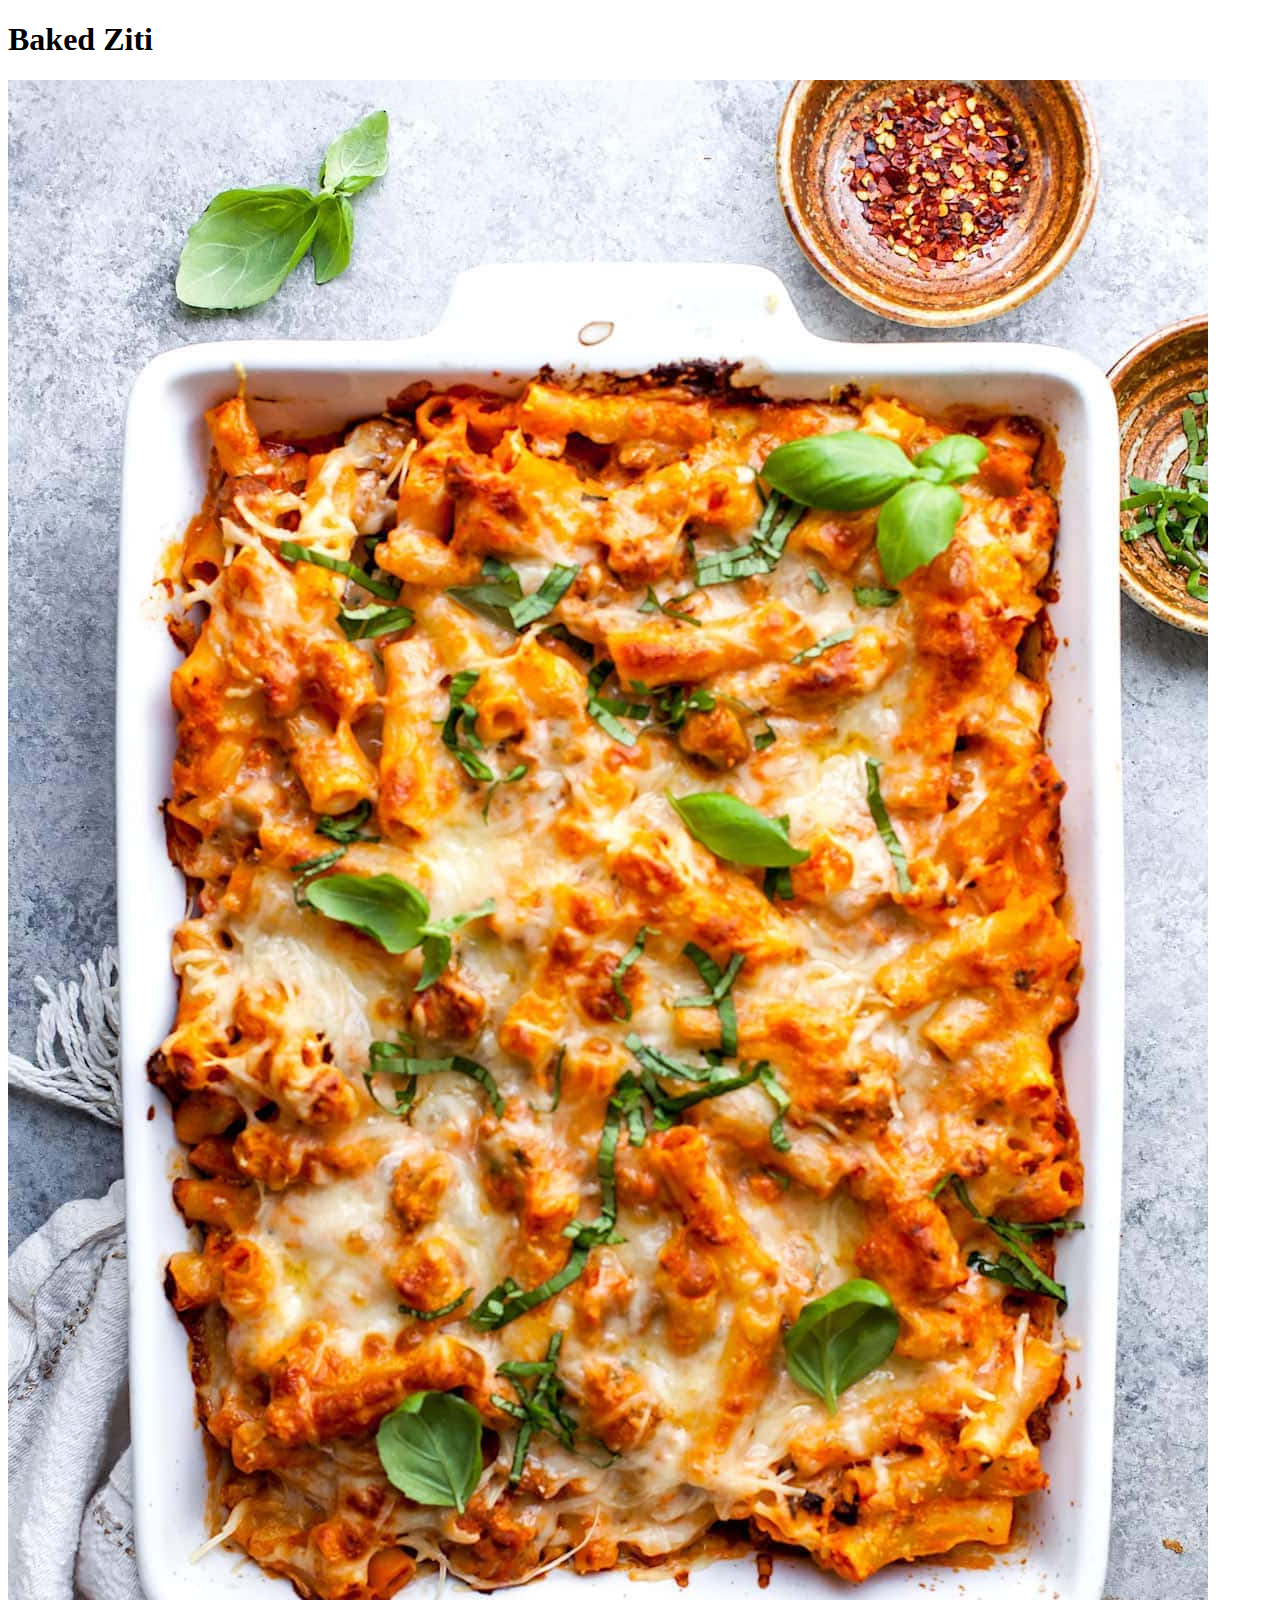
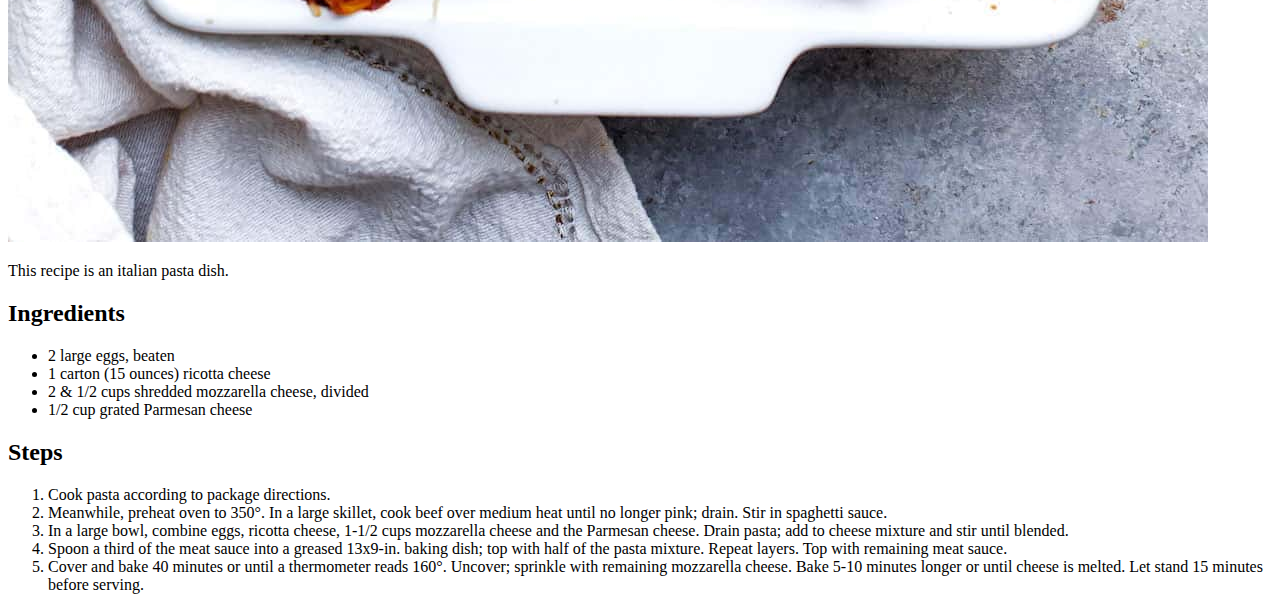
==== recipes/bakedziti.html @ f42afc9a "Add ingredients and steps" ====
<!DOCTYPE html>
<html>
    <head>
        <meta charset="utf-8">
        <title></title>
    </head>
    <body>
        <h1>Baked Ziti</h1>
        <img src="../img/bakedziti.jpg" alt="delicious baked ziti">

        <p> This recipe is an italian pasta dish. </p>

        <h2>Ingredients</h2>
        <ul>
            <li>2 large eggs, beaten</li>
            <li>1 carton (15 ounces) ricotta cheese</li>
            <li>2 & 1/2 cups shredded mozzarella cheese, divided</li>
            <li>1/2 cup grated Parmesan cheese</li>
        </ul>

        <h2>Steps</h2>
        <ol>
            <li>Cook pasta according to package directions.</li>
            <li>Meanwhile, preheat oven to 350°. In a large skillet, cook beef over medium heat until no longer pink; drain. Stir in spaghetti sauce.</li>
            <li>In a large bowl, combine eggs, ricotta cheese, 1-1/2 cups mozzarella cheese and the Parmesan cheese. Drain pasta; add to cheese mixture and stir until blended.</li>
            <li>Spoon a third of the meat sauce into a greased 13x9-in. baking dish; top with half of the pasta mixture. Repeat layers. Top with remaining meat sauce.</li>
            <li>Cover and bake 40 minutes or until a thermometer reads 160°. Uncover; sprinkle with remaining mozzarella cheese. Bake 5-10 minutes longer or until cheese is melted. Let stand 15 minutes before serving.</li>

    </body>
</html>
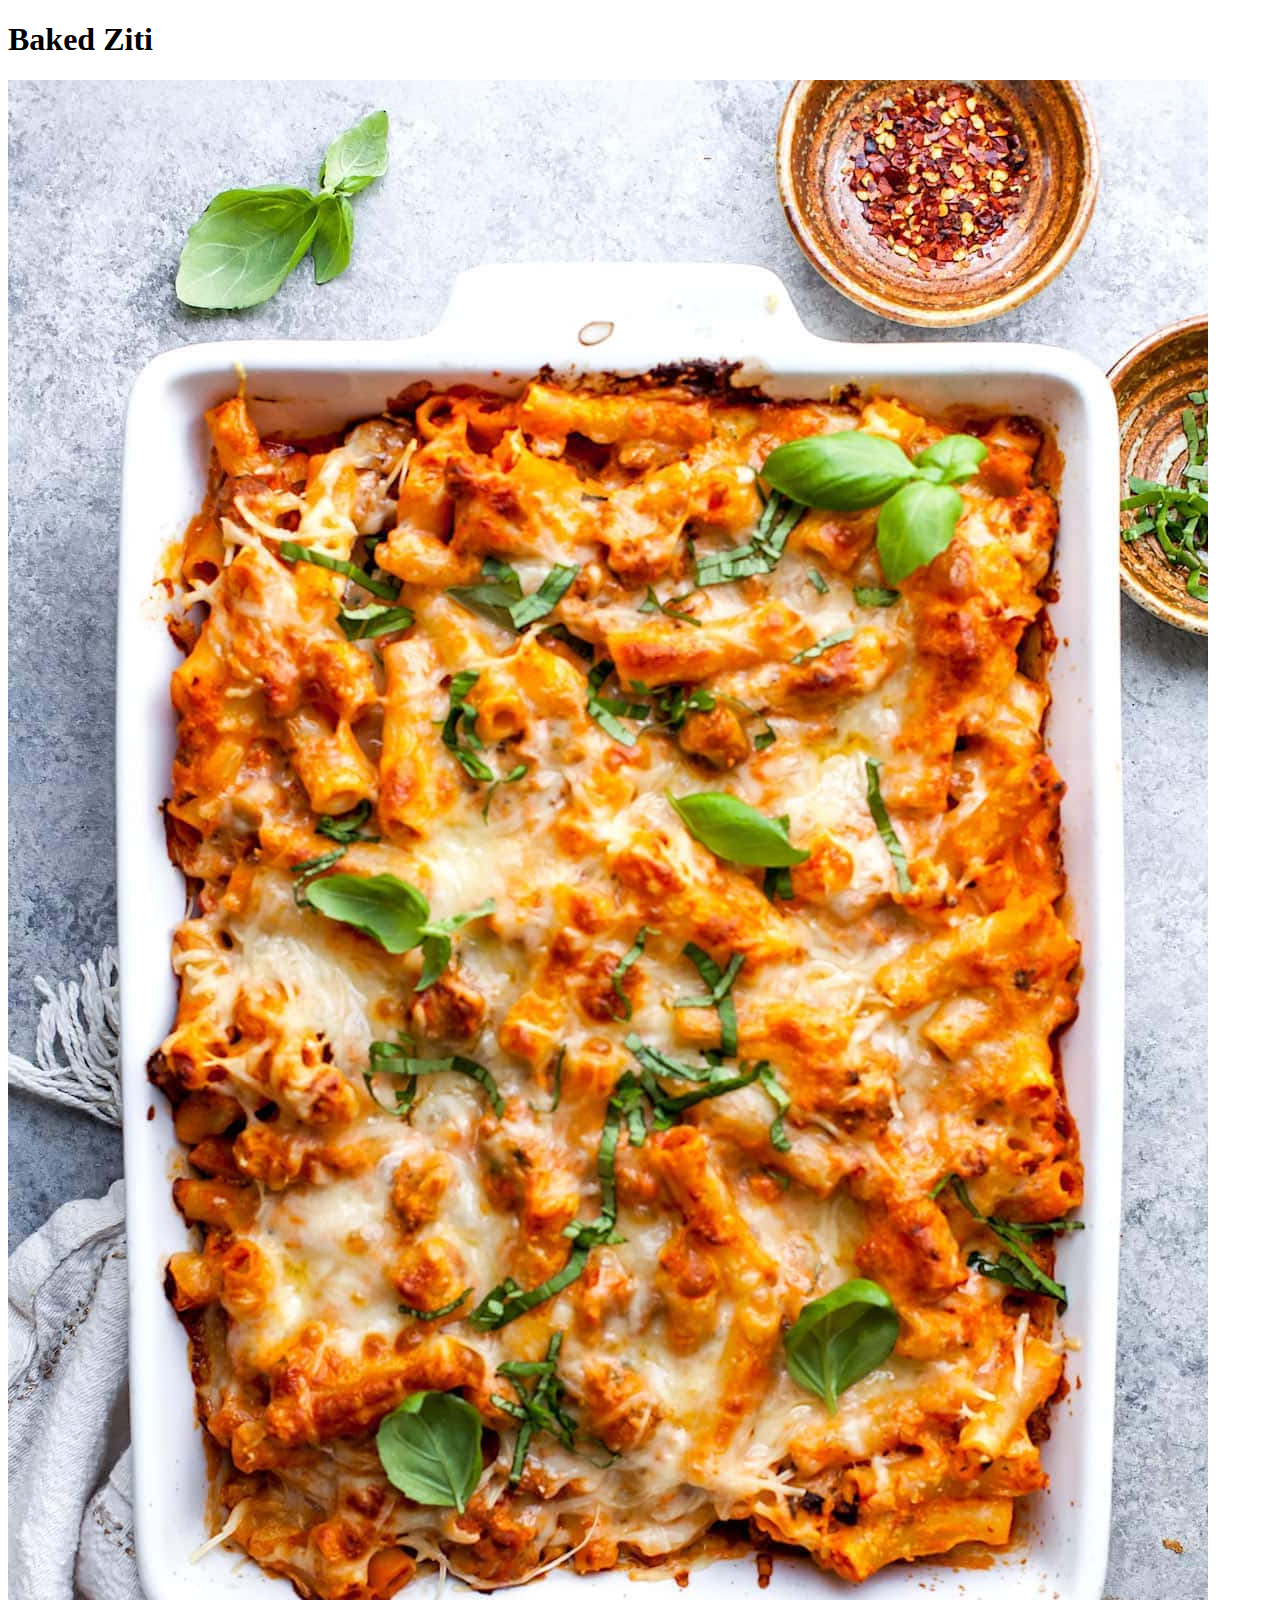
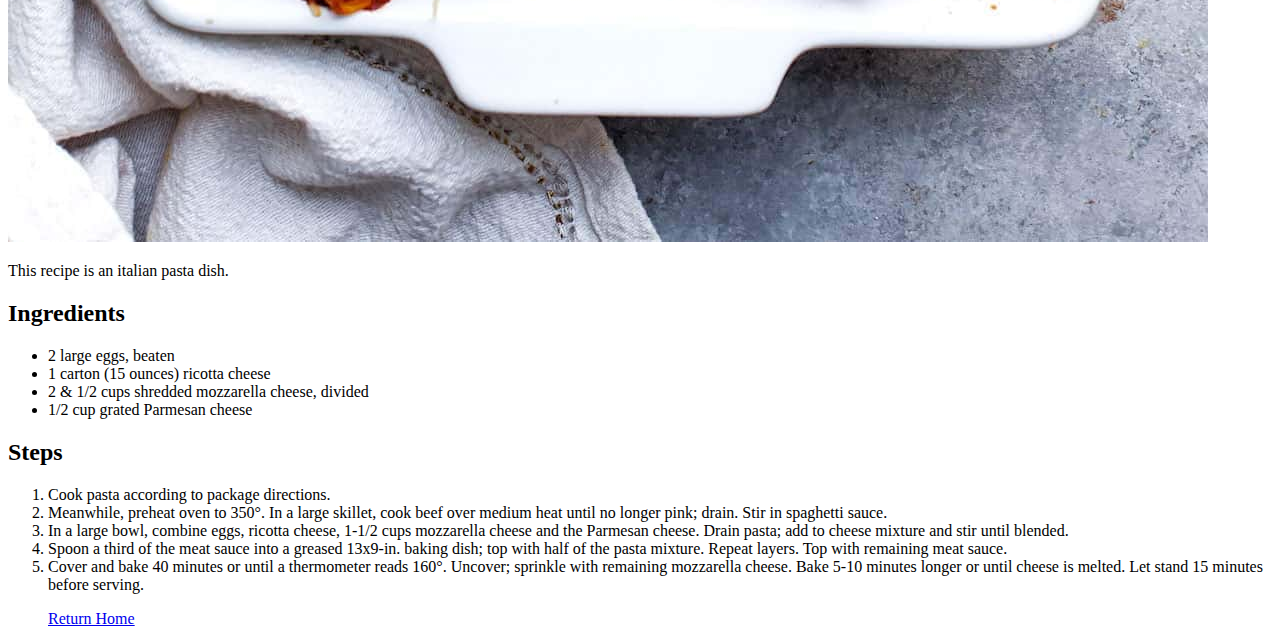
==== commit baa33d30: "Add remy pic & 'return to home' link @ bottom of pages" ====
--- a/recipes/bakedziti.html
+++ b/recipes/bakedziti.html
@@ -2,7 +2,7 @@
 <html>
     <head>
         <meta charset="utf-8">
-        <title></title>
+        <title>Baked Ziti</title>
     </head>
     <body>
         <h1>Baked Ziti</h1>
@@ -26,5 +26,7 @@
             <li>Spoon a third of the meat sauce into a greased 13x9-in. baking dish; top with half of the pasta mixture. Repeat layers. Top with remaining meat sauce.</li>
             <li>Cover and bake 40 minutes or until a thermometer reads 160°. Uncover; sprinkle with remaining mozzarella cheese. Bake 5-10 minutes longer or until cheese is melted. Let stand 15 minutes before serving.</li>
 
+            <p><a href="../index.html"> Return Home</a></p>
+
     </body>
 </html>
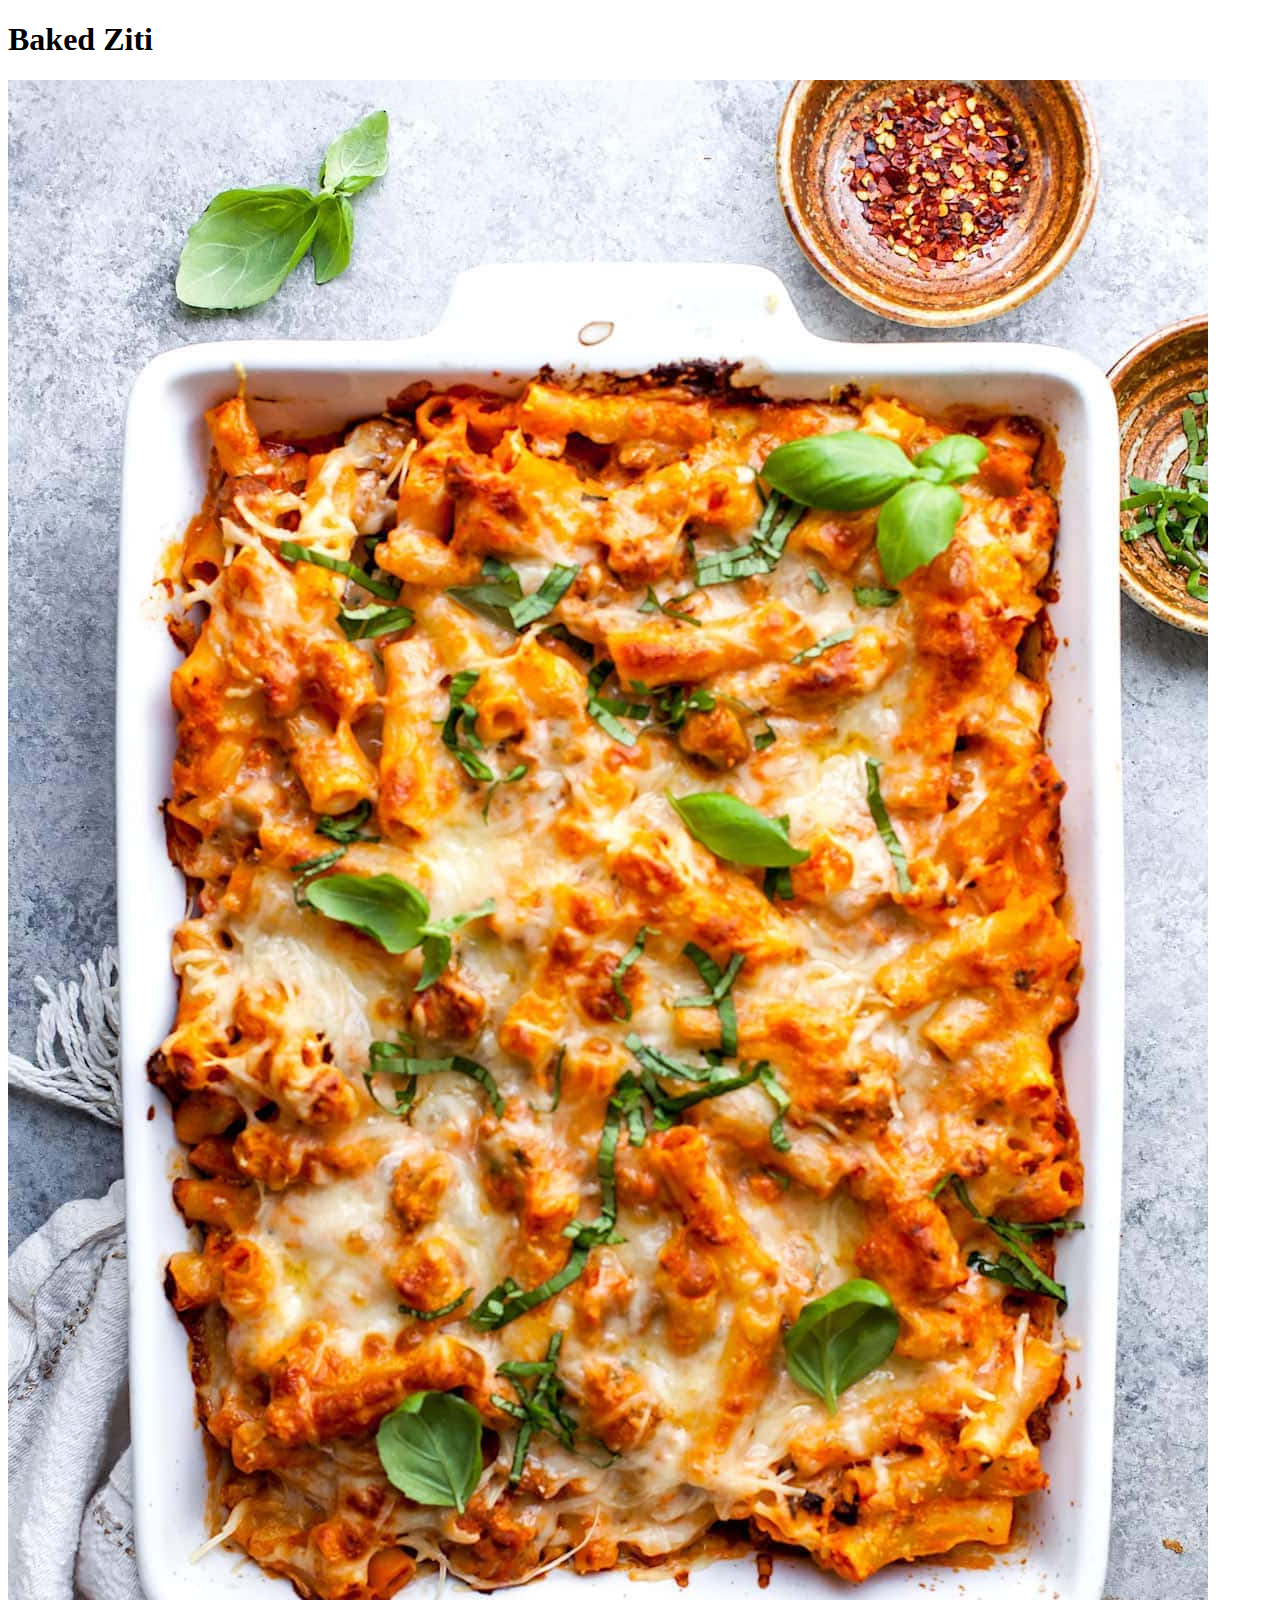
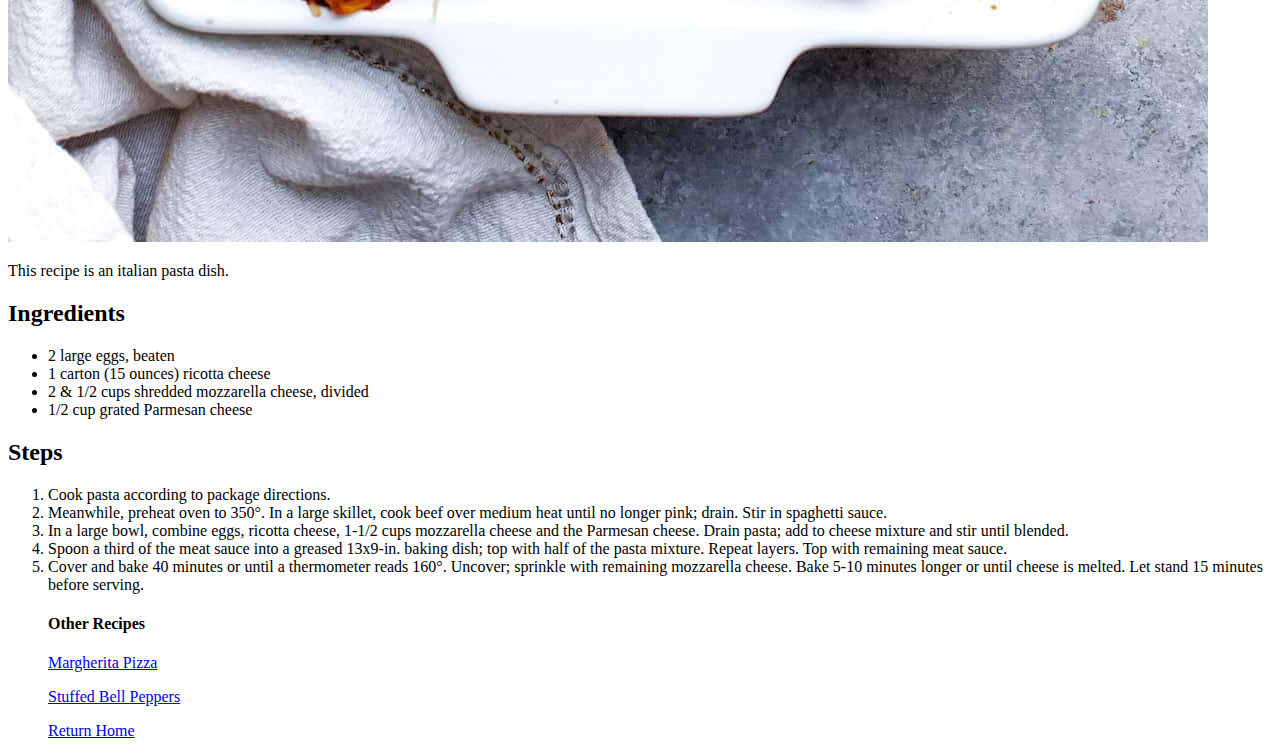
==== commit 40cf8d38: "Add links to other recipes @ bottom of page" ====
--- a/recipes/bakedziti.html
+++ b/recipes/bakedziti.html
@@ -26,6 +26,12 @@
             <li>Spoon a third of the meat sauce into a greased 13x9-in. baking dish; top with half of the pasta mixture. Repeat layers. Top with remaining meat sauce.</li>
             <li>Cover and bake 40 minutes or until a thermometer reads 160°. Uncover; sprinkle with remaining mozzarella cheese. Bake 5-10 minutes longer or until cheese is melted. Let stand 15 minutes before serving.</li>
 
+            <p><h4>Other Recipes</h4></p>
+            
+            <p><a href="../recipes/margheritapizza.html">Margherita Pizza</a></p>
+            
+            <p><a href="../recipes/stuffedbellpeppers.html">Stuffed Bell Peppers</a></p>
+            
             <p><a href="../index.html"> Return Home</a></p>
 
     </body>
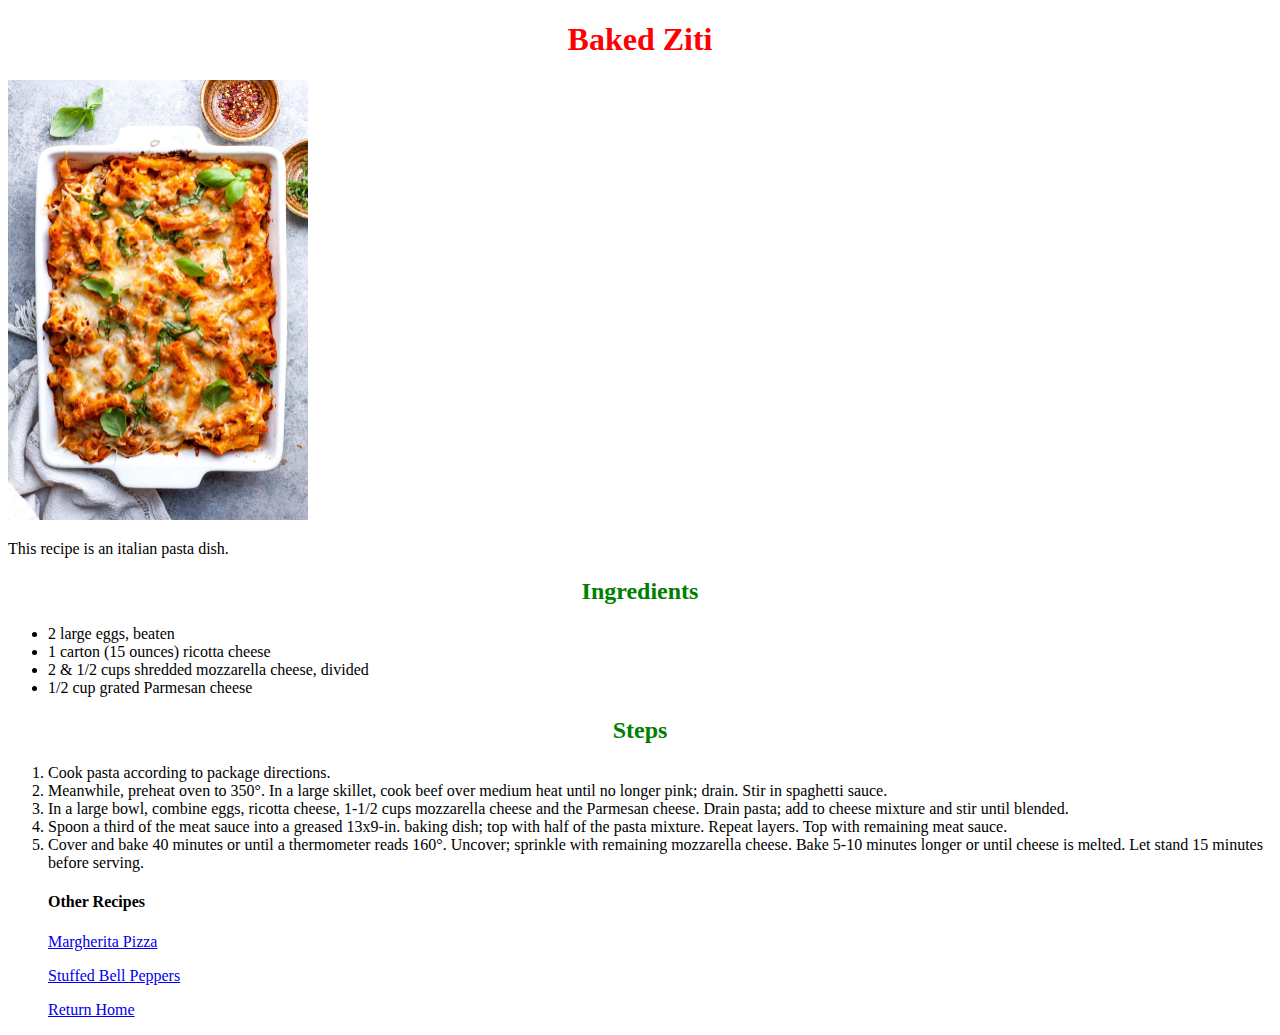
==== commit 4afba7db: "Add css elements to pictures and text" ====
--- a/recipes/bakedziti.html
+++ b/recipes/bakedziti.html
@@ -3,6 +3,8 @@
     <head>
         <meta charset="utf-8">
         <title>Baked Ziti</title>
+        <link rel="stylesheet" href="../styles.css">
+
     </head>
     <body>
         <h1>Baked Ziti</h1>
--- a/styles.css
+++ b/styles.css
@@ -0,0 +1,17 @@
+img {
+    height:auto;
+    width:300px;
+}
+
+h1,h2 {
+    font-family:"Times New Roman", sans-serif;
+    text-align:center;
+}
+
+h1{
+    color:hsl(0,100%,50%)
+}
+
+h2{
+    color:green;
+}